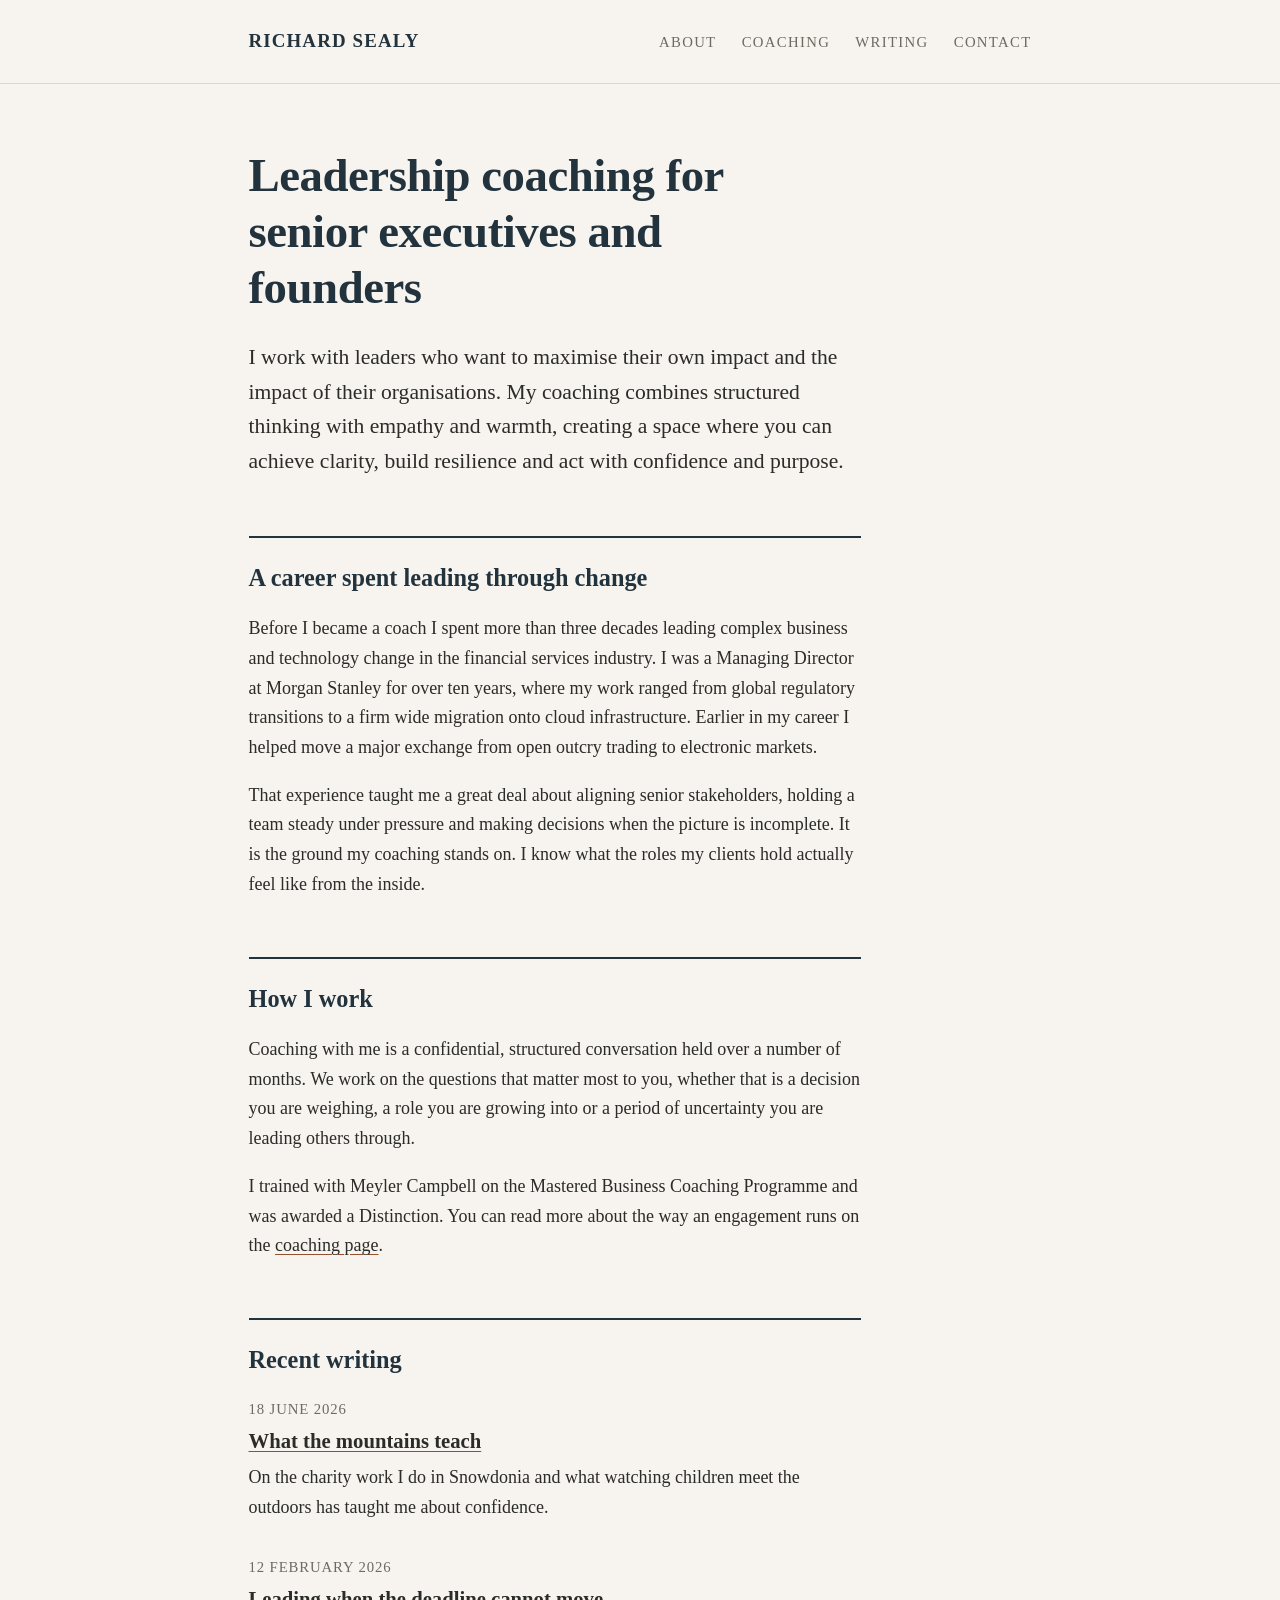
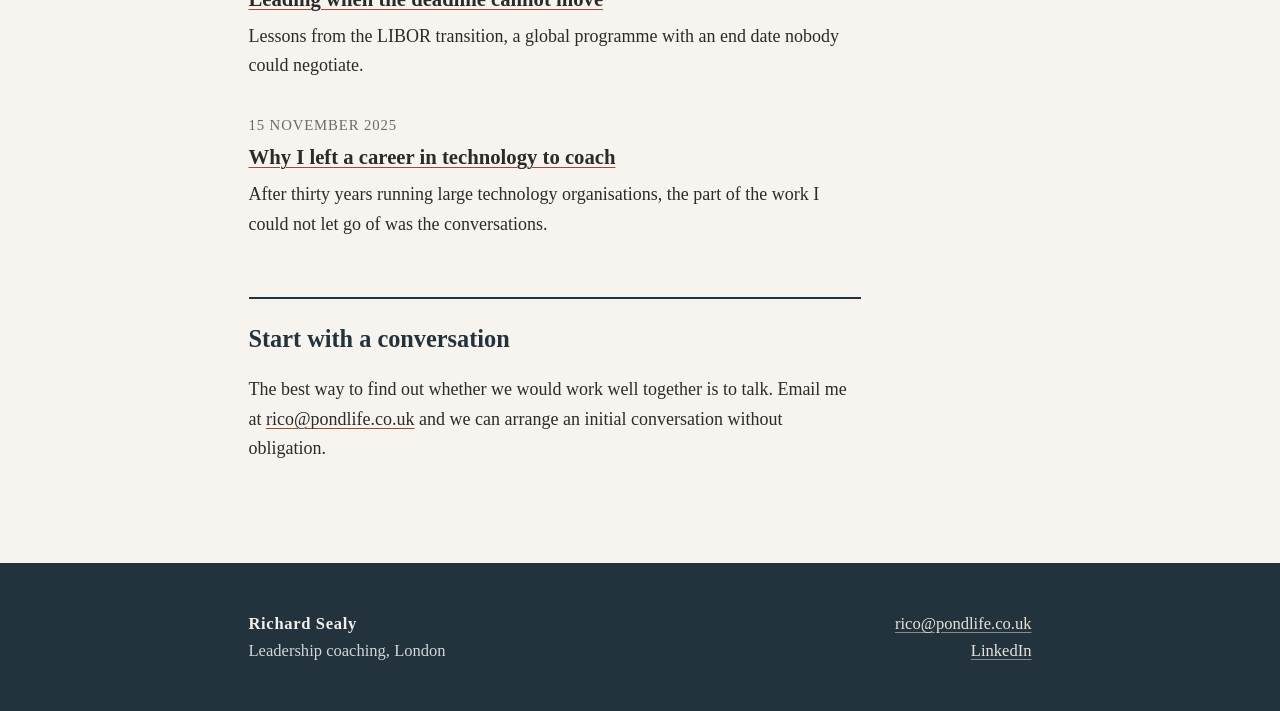
==== index.html @ 04f8cca2 "initial" ====
<!DOCTYPE html>
<html lang="en-GB">
<head>
  <meta charset="utf-8">
  <meta name="viewport" content="width=device-width, initial-scale=1">
  <title>Richard Sealy | Leadership Coach</title>
  <meta name="description" content="Richard Sealy is a leadership coach working with senior executives and founders. Based in London, drawing on three decades of leading complex change in financial services.">
  <link rel="icon" type="image/svg+xml" href="/assets/favicon.svg">
  <link rel="stylesheet" href="/assets/css/style.css">
</head>
<body>
  <header class="site-header">
    <div class="inner">
      <a class="wordmark" href="/">Richard Sealy</a>
      <nav class="site-nav" aria-label="Main navigation">
        <a href="/about/">About</a>
        <a href="/coaching/">Coaching</a>
        <a href="/writing/">Writing</a>
        <a href="/contact/">Contact</a>
      </nav>
    </div>
  </header>

  <main>
    <h1>Leadership coaching for senior executives and founders</h1>
    <p class="lede">I work with leaders who want to maximise their own impact and the impact of their organisations. My coaching combines structured thinking with empathy and warmth, creating a space where you can achieve clarity, build resilience and act with confidence and purpose.</p>

    <section>
      <h2>A career spent leading through change</h2>
      <p>Before I became a coach I spent more than three decades leading complex business and technology change in the financial services industry. I was a Managing Director at Morgan Stanley for over ten years, where my work ranged from global regulatory transitions to a firm wide migration onto cloud infrastructure. Earlier in my career I helped move a major exchange from open outcry trading to electronic markets.</p>
      <p>That experience taught me a great deal about aligning senior stakeholders, holding a team steady under pressure and making decisions when the picture is incomplete. It is the ground my coaching stands on. I know what the roles my clients hold actually feel like from the inside.</p>
    </section>

    <section>
      <h2>How I work</h2>
      <p>Coaching with me is a confidential, structured conversation held over a number of months. We work on the questions that matter most to you, whether that is a decision you are weighing, a role you are growing into or a period of uncertainty you are leading others through.</p>
      <p>I trained with Meyler Campbell on the Mastered Business Coaching Programme and was awarded a Distinction. You can read more about the way an engagement runs on the <a href="/coaching/">coaching page</a>.</p>
    </section>

    <section>
      <h2>Recent writing</h2>
      <ul class="post-list">
        <li>
          <span class="post-date">18 June 2026</span>
          <span class="post-title"><a href="/writing/what-the-mountains-teach/">What the mountains teach</a></span>
          <p class="post-summary">On the charity work I do in Snowdonia and what watching children meet the outdoors has taught me about confidence.</p>
        </li>
        <li>
          <span class="post-date">12 February 2026</span>
          <span class="post-title"><a href="/writing/leading-when-the-deadline-cannot-move/">Leading when the deadline cannot move</a></span>
          <p class="post-summary">Lessons from the LIBOR transition, a global programme with an end date nobody could negotiate.</p>
        </li>
        <li>
          <span class="post-date">15 November 2025</span>
          <span class="post-title"><a href="/writing/why-i-left-technology-to-coach/">Why I left a career in technology to coach</a></span>
          <p class="post-summary">After thirty years running large technology organisations, the part of the work I could not let go of was the conversations.</p>
        </li>
      </ul>
    </section>

    <section>
      <h2>Start with a conversation</h2>
      <p>The best way to find out whether we would work well together is to talk. Email me at <a href="mailto:rico@pondlife.co.uk">rico@pondlife.co.uk</a> and we can arrange an initial conversation without obligation.</p>
    </section>
  </main>

  <footer class="site-footer">
    <div class="inner">
      <p><span class="footer-name">Richard Sealy</span><br>Leadership coaching, London</p>
      <p class="footer-contact"><a href="mailto:rico@pondlife.co.uk">rico@pondlife.co.uk</a><br><a href="https://www.linkedin.com/in/rich-sealy" rel="noopener">LinkedIn</a></p>
    </div>
  </footer>
</body>
</html>
---- assets/css/style.css ----
/* Site styles for richard-sealy.github.io */

:root {
  --paper: #f7f4ef;
  --ink: #22333e;
  --text: #2b2b28;
  --muted: #6d6a62;
  --accent: #96502e;
  --rule: #ddd8cf;
  --serif: Charter, "Bitstream Charter", "Sitka Text", Cambria, Georgia, serif;
}

* {
  box-sizing: border-box;
  margin: 0;
  padding: 0;
}

html {
  font-size: 112.5%;
}

body {
  font-family: var(--serif);
  background: var(--paper);
  color: var(--text);
  line-height: 1.65;
  -webkit-font-smoothing: antialiased;
  display: flex;
  flex-direction: column;
  min-height: 100vh;
}

/* Header */

.site-header {
  border-bottom: 1px solid var(--rule);
}

.site-header .inner {
  max-width: 46rem;
  margin: 0 auto;
  padding: 1.4rem 1.25rem;
  display: flex;
  align-items: baseline;
  justify-content: space-between;
  flex-wrap: wrap;
  gap: 0.6rem 1.5rem;
}

.wordmark {
  font-size: 1.05rem;
  font-weight: 700;
  letter-spacing: 0.06em;
  text-transform: uppercase;
  color: var(--ink);
  text-decoration: none;
}

.site-nav {
  display: flex;
  gap: 1.4rem;
  flex-wrap: wrap;
}

.site-nav a {
  font-size: 0.82rem;
  letter-spacing: 0.09em;
  text-transform: uppercase;
  color: var(--muted);
  text-decoration: none;
  padding-bottom: 2px;
  border-bottom: 1px solid transparent;
  transition: color 0.15s ease, border-color 0.15s ease;
}

.site-nav a:hover,
.site-nav a[aria-current="page"] {
  color: var(--ink);
  border-bottom-color: var(--accent);
}

/* Main content */

main {
  flex: 1;
  width: 100%;
  max-width: 46rem;
  margin: 0 auto;
  padding: 3.5rem 1.25rem 4.5rem;
}

h1 {
  font-size: clamp(1.9rem, 5vw, 2.6rem);
  line-height: 1.2;
  font-weight: 600;
  color: var(--ink);
  letter-spacing: -0.01em;
  max-width: 21ch;
  margin-bottom: 1.4rem;
}

.lede {
  font-size: 1.2rem;
  line-height: 1.6;
  max-width: 34rem;
}

section {
  margin-top: 3.2rem;
}

h2 {
  font-size: 1.35rem;
  font-weight: 600;
  color: var(--ink);
  margin-bottom: 0.9rem;
  padding-top: 1.1rem;
  border-top: 2px solid var(--ink);
  max-width: 34rem;
}

h3 {
  font-size: 1.05rem;
  font-weight: 700;
  color: var(--ink);
  margin: 1.6rem 0 0.4rem;
}

p {
  max-width: 34rem;
  margin-bottom: 1rem;
}

ul,
ol {
  max-width: 32rem;
  margin: 0 0 1rem 1.2rem;
}

li {
  margin-bottom: 0.45rem;
}

a {
  color: var(--text);
  text-decoration: underline;
  text-decoration-color: var(--accent);
  text-decoration-thickness: 1px;
  text-underline-offset: 3px;
  transition: color 0.15s ease;
}

a:hover {
  color: var(--accent);
}

em {
  font-style: italic;
}

/* Post lists */

.post-list {
  list-style: none;
  margin: 0;
  max-width: 34rem;
}

.post-list li {
  margin: 0 0 1.8rem;
}

.post-list .post-date {
  display: block;
  font-size: 0.82rem;
  letter-spacing: 0.06em;
  text-transform: uppercase;
  color: var(--muted);
  margin-bottom: 0.15rem;
}

.post-list .post-title {
  font-size: 1.15rem;
  font-weight: 600;
}

.post-list .post-summary {
  margin: 0.3rem 0 0;
  color: var(--text);
}

/* Articles */

article .post-date {
  display: block;
  font-size: 0.85rem;
  letter-spacing: 0.06em;
  text-transform: uppercase;
  color: var(--muted);
  margin-bottom: 0.8rem;
}

article h1 {
  margin-bottom: 1.8rem;
}

article p {
  margin-bottom: 1.15rem;
}

.back-link {
  display: inline-block;
  margin-top: 2.2rem;
  font-size: 0.85rem;
  letter-spacing: 0.06em;
  text-transform: uppercase;
}

/* Footer */

.site-footer {
  background: var(--ink);
  color: #cfd6da;
  margin-top: auto;
}

.site-footer .inner {
  max-width: 46rem;
  margin: 0 auto;
  padding: 2.6rem 1.25rem;
  display: flex;
  justify-content: space-between;
  flex-wrap: wrap;
  gap: 1.4rem 2rem;
}

.site-footer p {
  margin: 0;
  max-width: none;
  font-size: 0.92rem;
}

.site-footer .footer-name {
  color: #f3efe8;
  font-weight: 600;
  letter-spacing: 0.04em;
}

.site-footer a {
  color: #e8e3da;
  text-decoration-color: rgba(232, 227, 218, 0.5);
}

.site-footer a:hover {
  color: #ffffff;
}

.footer-contact {
  text-align: right;
}

@media (max-width: 540px) {
  html {
    font-size: 106%;
  }

  main {
    padding-top: 2.6rem;
  }

  .footer-contact {
    text-align: left;
  }
}
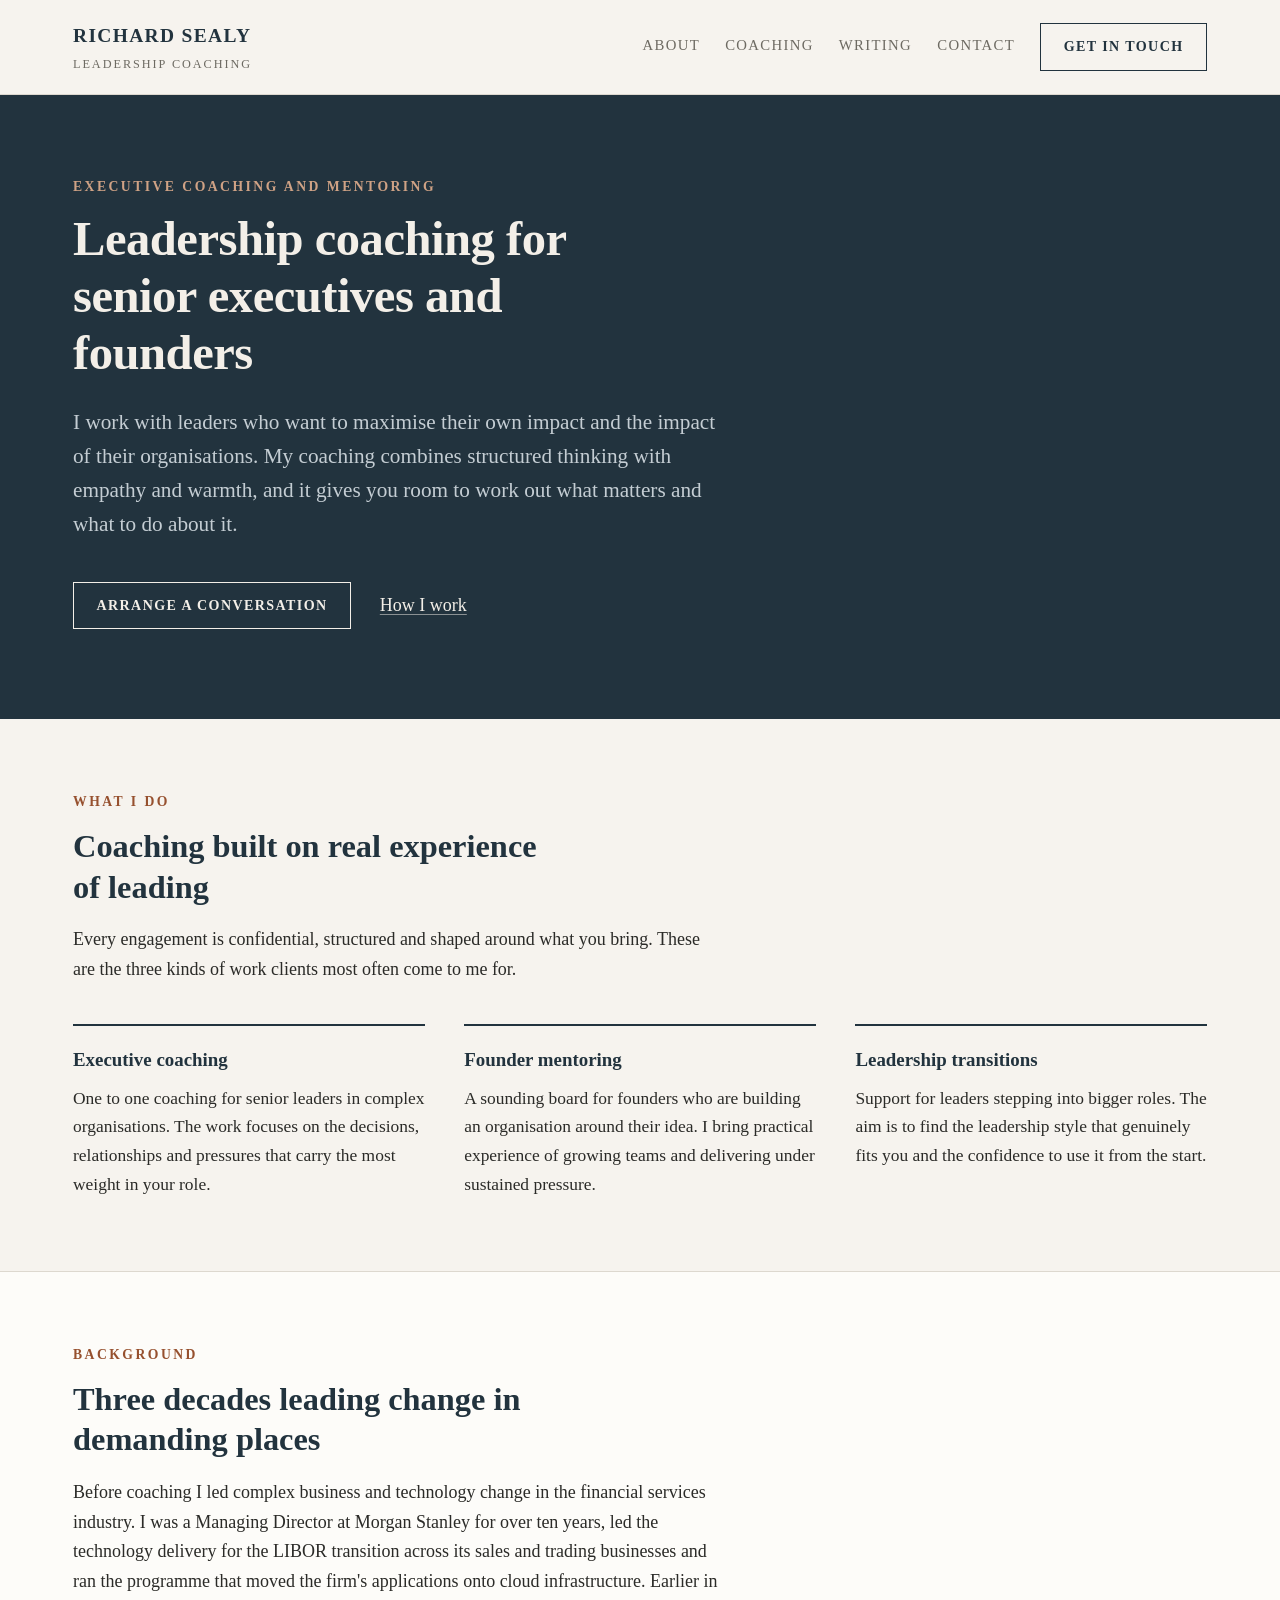
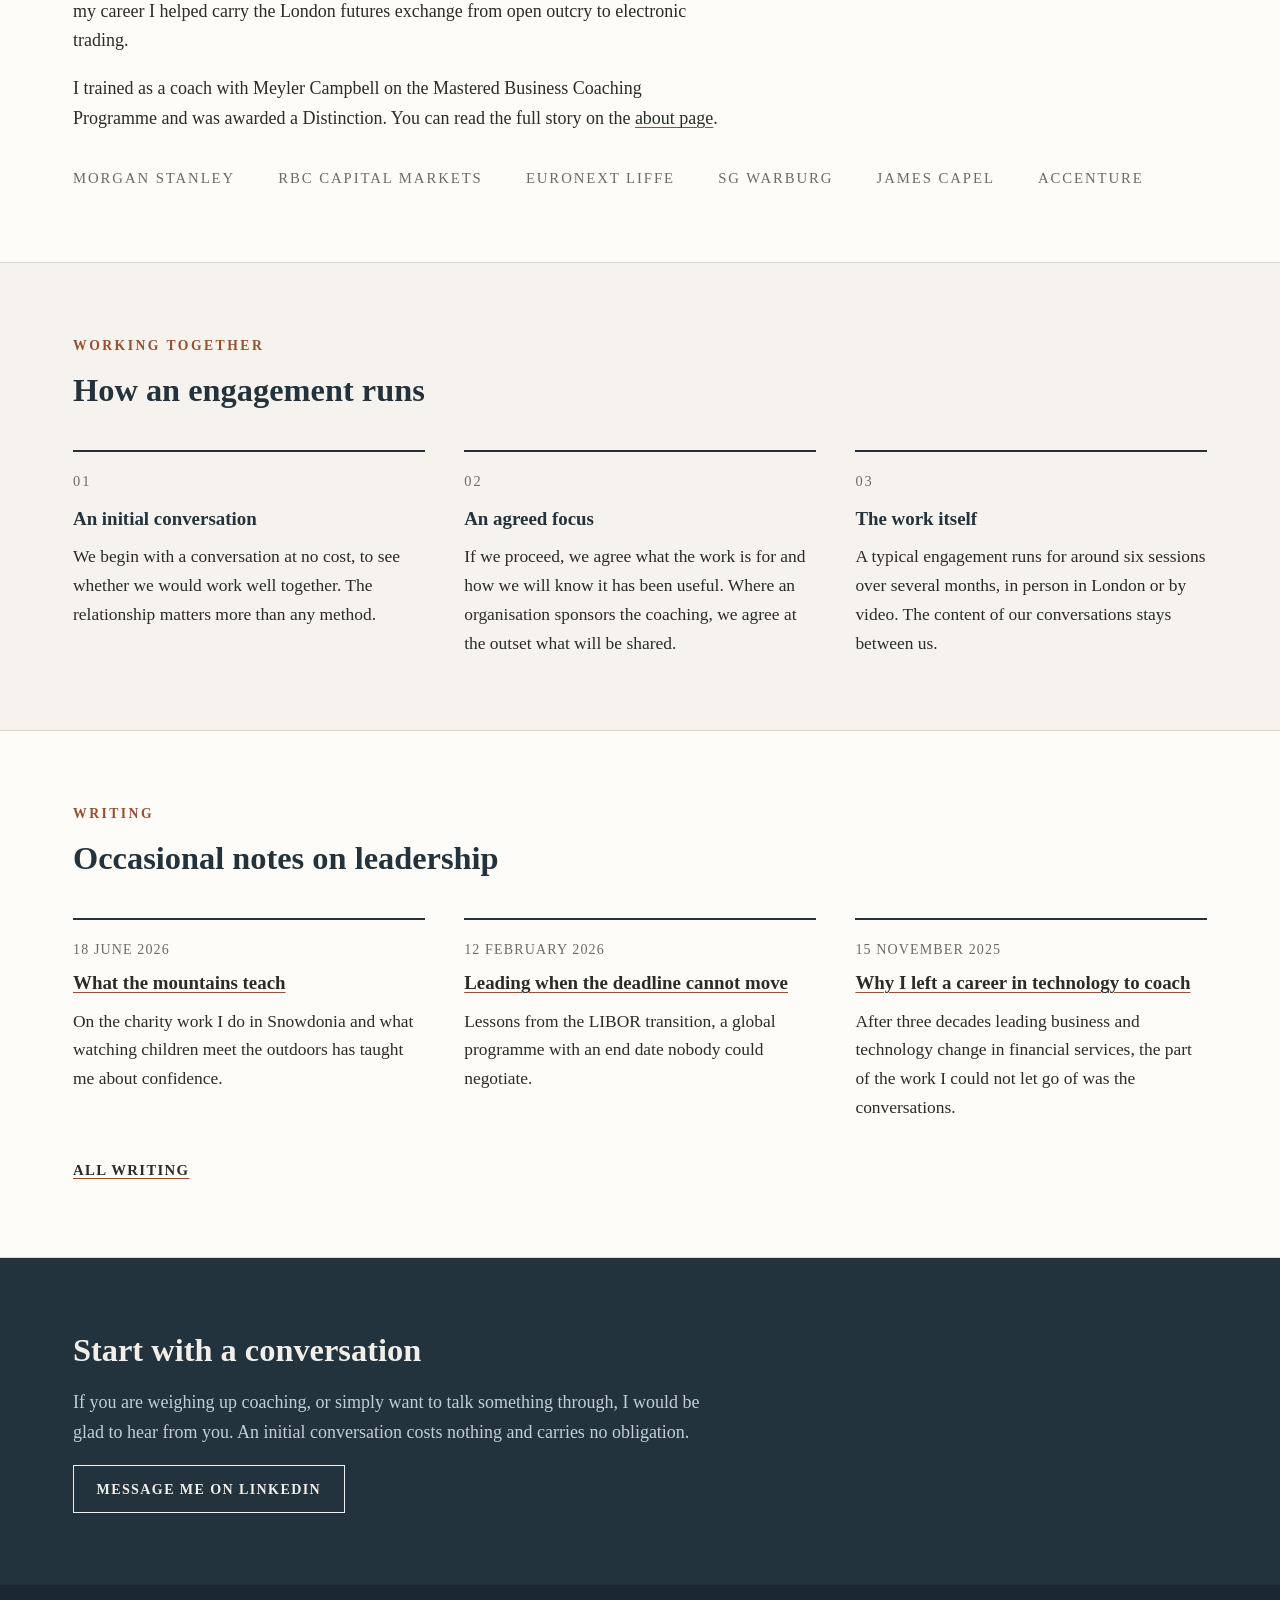
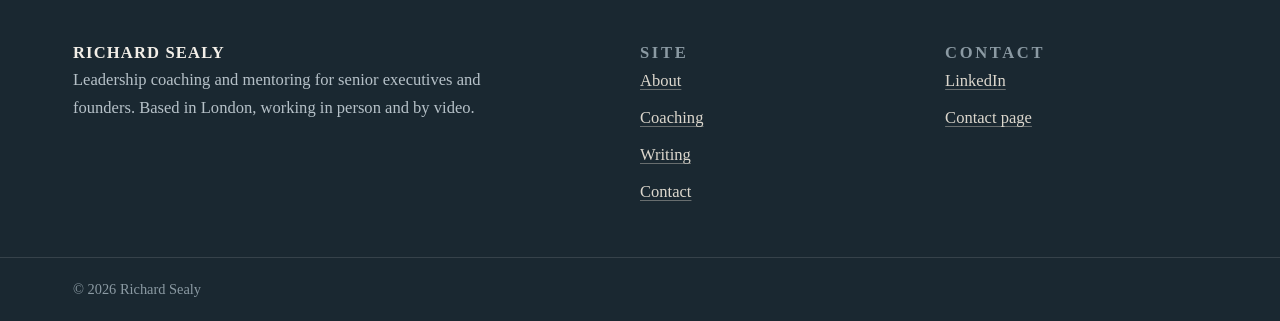
==== commit 3a745027: "initial" ====
--- a/index.html
+++ b/index.html
@@ -3,71 +3,165 @@
 <head>
   <meta charset="utf-8">
   <meta name="viewport" content="width=device-width, initial-scale=1">
-  <title>Richard Sealy | Leadership Coach</title>
-  <meta name="description" content="Richard Sealy is a leadership coach working with senior executives and founders. Based in London, drawing on three decades of leading complex change in financial services.">
+  <title>Richard Sealy | Leadership Coaching</title>
+  <meta name="description" content="Leadership coaching and mentoring for senior executives and founders. Richard Sealy draws on three decades of leading complex change in financial services. Based in London.">
   <link rel="icon" type="image/svg+xml" href="/assets/favicon.svg">
   <link rel="stylesheet" href="/assets/css/style.css">
 </head>
 <body>
   <header class="site-header">
     <div class="inner">
-      <a class="wordmark" href="/">Richard Sealy</a>
+      <a class="brand" href="/">
+        <span class="brand-name">Richard Sealy</span>
+        <span class="brand-role">Leadership Coaching</span>
+      </a>
       <nav class="site-nav" aria-label="Main navigation">
         <a href="/about/">About</a>
         <a href="/coaching/">Coaching</a>
         <a href="/writing/">Writing</a>
         <a href="/contact/">Contact</a>
+        <a class="btn" href="/contact/">Get in touch</a>
       </nav>
     </div>
   </header>
 
   <main>
-    <h1>Leadership coaching for senior executives and founders</h1>
-    <p class="lede">I work with leaders who want to maximise their own impact and the impact of their organisations. My coaching combines structured thinking with empathy and warmth, creating a space where you can achieve clarity, build resilience and act with confidence and purpose.</p>
-
-    <section>
-      <h2>A career spent leading through change</h2>
-      <p>Before I became a coach I spent more than three decades leading complex business and technology change in the financial services industry. I was a Managing Director at Morgan Stanley for over ten years, where my work ranged from global regulatory transitions to a firm wide migration onto cloud infrastructure. Earlier in my career I helped move a major exchange from open outcry trading to electronic markets.</p>
-      <p>That experience taught me a great deal about aligning senior stakeholders, holding a team steady under pressure and making decisions when the picture is incomplete. It is the ground my coaching stands on. I know what the roles my clients hold actually feel like from the inside.</p>
+    <section class="band band-ink hero">
+      <div class="container">
+        <p class="eyebrow">Executive coaching and mentoring</p>
+        <h1>Leadership coaching for senior executives and founders</h1>
+        <p class="lede">I work with leaders who want to maximise their own impact and the impact of their organisations. My coaching combines structured thinking with empathy and warmth, and it gives you room to work out what matters and what to do about it.</p>
+        <div class="hero-actions">
+          <a class="btn btn-light" href="/contact/">Arrange a conversation</a>
+          <a href="/coaching/">How I work</a>
+        </div>
+      </div>
     </section>
 
-    <section>
-      <h2>How I work</h2>
-      <p>Coaching with me is a confidential, structured conversation held over a number of months. We work on the questions that matter most to you, whether that is a decision you are weighing, a role you are growing into or a period of uncertainty you are leading others through.</p>
-      <p>I trained with Meyler Campbell on the Mastered Business Coaching Programme and was awarded a Distinction. You can read more about the way an engagement runs on the <a href="/coaching/">coaching page</a>.</p>
+    <section class="band">
+      <div class="container">
+        <p class="eyebrow">What I do</p>
+        <h2>Coaching built on real experience of leading</h2>
+        <p>Every engagement is confidential, structured and shaped around what you bring. These are the three kinds of work clients most often come to me for.</p>
+        <div class="cols">
+          <div class="col">
+            <h3>Executive coaching</h3>
+            <p>One to one coaching for senior leaders in complex organisations. The work focuses on the decisions, relationships and pressures that carry the most weight in your role.</p>
+          </div>
+          <div class="col">
+            <h3>Founder mentoring</h3>
+            <p>A sounding board for founders who are building an organisation around their idea. I bring practical experience of growing teams and delivering under sustained pressure.</p>
+          </div>
+          <div class="col">
+            <h3>Leadership transitions</h3>
+            <p>Support for leaders stepping into bigger roles. The aim is to find the leadership style that genuinely fits you and the confidence to use it from the start.</p>
+          </div>
+        </div>
+      </div>
     </section>
 
-    <section>
-      <h2>Recent writing</h2>
-      <ul class="post-list">
-        <li>
-          <span class="post-date">18 June 2026</span>
-          <span class="post-title"><a href="/writing/what-the-mountains-teach/">What the mountains teach</a></span>
-          <p class="post-summary">On the charity work I do in Snowdonia and what watching children meet the outdoors has taught me about confidence.</p>
-        </li>
-        <li>
-          <span class="post-date">12 February 2026</span>
-          <span class="post-title"><a href="/writing/leading-when-the-deadline-cannot-move/">Leading when the deadline cannot move</a></span>
-          <p class="post-summary">Lessons from the LIBOR transition, a global programme with an end date nobody could negotiate.</p>
-        </li>
-        <li>
-          <span class="post-date">15 November 2025</span>
-          <span class="post-title"><a href="/writing/why-i-left-technology-to-coach/">Why I left a career in technology to coach</a></span>
-          <p class="post-summary">After thirty years running large technology organisations, the part of the work I could not let go of was the conversations.</p>
-        </li>
-      </ul>
+    <section class="band band-white">
+      <div class="container">
+        <p class="eyebrow">Background</p>
+        <h2>Three decades leading change in demanding places</h2>
+        <p>Before coaching I led complex business and technology change in the financial services industry. I was a Managing Director at Morgan Stanley for over ten years, led the technology delivery for the LIBOR transition across its sales and trading businesses and ran the programme that moved the firm's applications onto cloud infrastructure. Earlier in my career I helped carry the London futures exchange from open outcry to electronic trading.</p>
+        <p>I trained as a coach with Meyler Campbell on the Mastered Business Coaching Programme and was awarded a Distinction. You can read the full story on the <a href="/about/">about page</a>.</p>
+        <div class="inst-row">
+          <span>Morgan Stanley</span>
+          <span>RBC Capital Markets</span>
+          <span>Euronext LIFFE</span>
+          <span>SG Warburg</span>
+          <span>James Capel</span>
+          <span>Accenture</span>
+        </div>
+      </div>
     </section>
 
-    <section>
-      <h2>Start with a conversation</h2>
-      <p>The best way to find out whether we would work well together is to talk. Email me at <a href="mailto:rico@pondlife.co.uk">rico@pondlife.co.uk</a> and we can arrange an initial conversation without obligation.</p>
+    <section class="band">
+      <div class="container">
+        <p class="eyebrow">Working together</p>
+        <h2>How an engagement runs</h2>
+        <div class="cols">
+          <div class="col">
+            <span class="col-num">01</span>
+            <h3>An initial conversation</h3>
+            <p>We begin with a conversation at no cost, to see whether we would work well together. The relationship matters more than any method.</p>
+          </div>
+          <div class="col">
+            <span class="col-num">02</span>
+            <h3>An agreed focus</h3>
+            <p>If we proceed, we agree what the work is for and how we will know it has been useful. Where an organisation sponsors the coaching, we agree at the outset what will be shared.</p>
+          </div>
+          <div class="col">
+            <span class="col-num">03</span>
+            <h3>The work itself</h3>
+            <p>A typical engagement runs for around six sessions over several months, in person in London or by video. The content of our conversations stays between us.</p>
+          </div>
+        </div>
+      </div>
+    </section>
+
+    <section class="band band-white">
+      <div class="container">
+        <p class="eyebrow">Writing</p>
+        <h2>Occasional notes on leadership</h2>
+        <div class="cols">
+          <div class="col">
+            <span class="post-date">18 June 2026</span>
+            <a class="post-title" href="/writing/what-the-mountains-teach/">What the mountains teach</a>
+            <p>On the charity work I do in Snowdonia and what watching children meet the outdoors has taught me about confidence.</p>
+          </div>
+          <div class="col">
+            <span class="post-date">12 February 2026</span>
+            <a class="post-title" href="/writing/leading-when-the-deadline-cannot-move/">Leading when the deadline cannot move</a>
+            <p>Lessons from the LIBOR transition, a global programme with an end date nobody could negotiate.</p>
+          </div>
+          <div class="col">
+            <span class="post-date">15 November 2025</span>
+            <a class="post-title" href="/writing/why-i-left-technology-to-coach/">Why I left a career in technology to coach</a>
+            <p>After three decades leading business and technology change in financial services, the part of the work I could not let go of was the conversations.</p>
+          </div>
+        </div>
+        <a class="more-link" href="/writing/">All writing</a>
+      </div>
+    </section>
+
+    <section class="band band-ink">
+      <div class="container">
+        <h2>Start with a conversation</h2>
+        <p>If you are weighing up coaching, or simply want to talk something through, I would be glad to hear from you. An initial conversation costs nothing and carries no obligation.</p>
+        <div class="hero-actions">
+          <a class="btn btn-light" href="https://www.linkedin.com/in/rich-sealy" rel="noopener">Message me on LinkedIn</a>
+        </div>
+      </div>
     </section>
   </main>
 
   <footer class="site-footer">
     <div class="inner">
-      <p><span class="footer-name">Richard Sealy</span><br>Leadership coaching, London</p>
-      <p class="footer-contact"><a href="mailto:rico@pondlife.co.uk">rico@pondlife.co.uk</a><br><a href="https://www.linkedin.com/in/rich-sealy" rel="noopener">LinkedIn</a></p>
+      <div>
+        <p class="footer-name">Richard Sealy</p>
+        <p>Leadership coaching and mentoring for senior executives and founders. Based in London, working in person and by video.</p>
+      </div>
+      <div>
+        <p class="footer-heading">Site</p>
+        <ul class="footer-links">
+          <li><a href="/about/">About</a></li>
+          <li><a href="/coaching/">Coaching</a></li>
+          <li><a href="/writing/">Writing</a></li>
+          <li><a href="/contact/">Contact</a></li>
+        </ul>
+      </div>
+      <div>
+        <p class="footer-heading">Contact</p>
+        <ul class="footer-links">
+          <li><a href="https://www.linkedin.com/in/rich-sealy" rel="noopener">LinkedIn</a></li>
+          <li><a href="/contact/">Contact page</a></li>
+        </ul>
+      </div>
+    </div>
+    <div class="footer-bottom">
+      <div class="inner-bottom">© 2026 Richard Sealy</div>
     </div>
   </footer>
 </body>
--- a/assets/css/style.css
+++ b/assets/css/style.css
@@ -1,12 +1,17 @@
 /* Site styles for richard-sealy.github.io */
 
 :root {
-  --paper: #f7f4ef;
+  --paper: #f6f3ee;
+  --white: #fdfcf9;
   --ink: #22333e;
+  --ink-deep: #1a2831;
   --text: #2b2b28;
   --muted: #6d6a62;
   --accent: #96502e;
+  --accent-light: #cfa285;
   --rule: #ddd8cf;
+  --light: #f3efe8;
+  --light-muted: #c4cdd3;
   --serif: Charter, "Bitstream Charter", "Sitka Text", Cambria, Georgia, serif;
 }
 
@@ -25,45 +30,66 @@
   background: var(--paper);
   color: var(--text);
   line-height: 1.65;
-  -webkit-font-smoothing: antialiased;
   display: flex;
   flex-direction: column;
   min-height: 100vh;
 }
 
+.container {
+  width: 100%;
+  max-width: 66rem;
+  margin: 0 auto;
+  padding: 0 1.5rem;
+}
+
 /* Header */
 
 .site-header {
+  background: var(--paper);
   border-bottom: 1px solid var(--rule);
 }
 
 .site-header .inner {
-  max-width: 46rem;
+  max-width: 66rem;
   margin: 0 auto;
-  padding: 1.4rem 1.25rem;
+  padding: 1.1rem 1.5rem;
   display: flex;
-  align-items: baseline;
+  align-items: center;
   justify-content: space-between;
   flex-wrap: wrap;
-  gap: 0.6rem 1.5rem;
-}
-
-.wordmark {
-  font-size: 1.05rem;
+  gap: 0.8rem 1.5rem;
+}
+
+.brand {
+  text-decoration: none;
+}
+
+.brand-name {
+  display: block;
+  font-size: 1.08rem;
   font-weight: 700;
-  letter-spacing: 0.06em;
-  text-transform: uppercase;
-  color: var(--ink);
-  text-decoration: none;
+  letter-spacing: 0.07em;
+  text-transform: uppercase;
+  color: var(--ink);
+}
+
+.brand-role {
+  display: block;
+  font-size: 0.68rem;
+  letter-spacing: 0.16em;
+  text-transform: uppercase;
+  color: var(--muted);
+  margin-top: 0.1rem;
 }
 
 .site-nav {
   display: flex;
+  align-items: center;
   gap: 1.4rem;
   flex-wrap: wrap;
 }
 
-.site-nav a {
+.site-nav a:not(.btn) {
   font-size: 0.82rem;
   letter-spacing: 0.09em;
   text-transform: uppercase;
@@ -74,67 +100,117 @@
   transition: color 0.15s ease, border-color 0.15s ease;
 }
 
-.site-nav a:hover,
-.site-nav a[aria-current="page"] {
+.site-nav a:not(.btn):hover,
+.site-nav a[aria-current] {
   color: var(--ink);
   border-bottom-color: var(--accent);
 }
 
-/* Main content */
+/* Buttons */
+
+.btn {
+  display: inline-block;
+  font-size: 0.78rem;
+  font-weight: 600;
+  letter-spacing: 0.1em;
+  text-transform: uppercase;
+  text-decoration: none;
+  padding: 0.62rem 1.25rem;
+  border: 1px solid var(--ink);
+  color: var(--ink);
+  background: transparent;
+  transition: background 0.15s ease, color 0.15s ease;
+}
+
+.btn:hover {
+  background: var(--ink);
+  color: var(--light);
+}
+
+.btn-light {
+  border-color: var(--light);
+  color: var(--light);
+}
+
+.btn-light:hover {
+  background: var(--light);
+  color: var(--ink);
+}
+
+/* Bands */
 
 main {
   flex: 1;
-  width: 100%;
-  max-width: 46rem;
-  margin: 0 auto;
-  padding: 3.5rem 1.25rem 4.5rem;
-}
+}
+
+.band {
+  padding: 4rem 0;
+}
+
+.band-white {
+  background: var(--white);
+  border-top: 1px solid var(--rule);
+  border-bottom: 1px solid var(--rule);
+}
+
+.band-ink {
+  background: var(--ink);
+  color: var(--light-muted);
+}
+
+.band-ink h1,
+.band-ink h2 {
+  color: var(--light);
+}
+
+.band-ink a {
+  color: var(--light);
+  text-decoration-color: rgba(243, 239, 232, 0.5);
+}
+
+.band-ink a:hover {
+  color: #ffffff;
+}
+
+/* Typography */
 
 h1 {
-  font-size: clamp(1.9rem, 5vw, 2.6rem);
-  line-height: 1.2;
+  font-size: clamp(2rem, 5vw, 2.7rem);
+  line-height: 1.18;
   font-weight: 600;
   color: var(--ink);
   letter-spacing: -0.01em;
-  max-width: 21ch;
-  margin-bottom: 1.4rem;
-}
-
-.lede {
-  font-size: 1.2rem;
-  line-height: 1.6;
-  max-width: 34rem;
-}
-
-section {
-  margin-top: 3.2rem;
+  margin-bottom: 1.2rem;
 }
 
 h2 {
-  font-size: 1.35rem;
-  font-weight: 600;
-  color: var(--ink);
-  margin-bottom: 0.9rem;
-  padding-top: 1.1rem;
-  border-top: 2px solid var(--ink);
-  max-width: 34rem;
+  font-size: clamp(1.45rem, 3vw, 1.8rem);
+  line-height: 1.25;
+  font-weight: 600;
+  color: var(--ink);
+  margin-bottom: 1rem;
+  max-width: 30ch;
 }
 
 h3 {
   font-size: 1.05rem;
   font-weight: 700;
   color: var(--ink);
-  margin: 1.6rem 0 0.4rem;
+  margin-bottom: 0.45rem;
+}
+
+.band-ink h3 {
+  color: var(--light);
 }
 
 p {
-  max-width: 34rem;
+  max-width: 36rem;
   margin-bottom: 1rem;
 }
 
 ul,
 ol {
-  max-width: 32rem;
+  max-width: 34rem;
   margin: 0 0 1rem 1.2rem;
 }
 
@@ -155,16 +231,146 @@
   color: var(--accent);
 }
 
-em {
-  font-style: italic;
-}
-
-/* Post lists */
+.eyebrow {
+  font-size: 0.76rem;
+  font-weight: 600;
+  letter-spacing: 0.18em;
+  text-transform: uppercase;
+  color: var(--accent);
+  margin-bottom: 0.7rem;
+}
+
+.band-ink .eyebrow {
+  color: var(--accent-light);
+}
+
+.lede {
+  font-size: 1.18rem;
+  line-height: 1.6;
+  max-width: 36rem;
+}
+
+/* Hero */
+
+.hero {
+  padding: 4.5rem 0 5rem;
+}
+
+.hero h1 {
+  max-width: 21ch;
+  margin-bottom: 1.3rem;
+}
+
+.hero .lede {
+  margin-bottom: 2.2rem;
+}
+
+.hero-actions {
+  display: flex;
+  align-items: center;
+  gap: 1.6rem;
+  flex-wrap: wrap;
+}
+
+/* Column layouts */
+
+.cols {
+  display: grid;
+  grid-template-columns: repeat(auto-fit, minmax(230px, 1fr));
+  gap: 2.2rem;
+  margin-top: 2.2rem;
+}
+
+.col {
+  border-top: 2px solid var(--ink);
+  padding-top: 1rem;
+}
+
+.col p {
+  max-width: none;
+  font-size: 0.97rem;
+  margin-bottom: 0;
+}
+
+.col-num {
+  display: block;
+  font-size: 0.8rem;
+  letter-spacing: 0.14em;
+  color: var(--muted);
+  margin-bottom: 0.5rem;
+}
+
+.col .post-date {
+  display: block;
+  font-size: 0.78rem;
+  letter-spacing: 0.08em;
+  text-transform: uppercase;
+  color: var(--muted);
+  margin-bottom: 0.35rem;
+}
+
+.col .post-title {
+  display: block;
+  font-size: 1.05rem;
+  font-weight: 700;
+  margin-bottom: 0.45rem;
+}
+
+.more-link {
+  display: inline-block;
+  margin-top: 2rem;
+  font-size: 0.82rem;
+  font-weight: 600;
+  letter-spacing: 0.09em;
+  text-transform: uppercase;
+}
+
+/* Institutions row */
+
+.inst-row {
+  display: flex;
+  flex-wrap: wrap;
+  gap: 0.7rem 2.4rem;
+  margin-top: 1.8rem;
+  font-size: 0.82rem;
+  letter-spacing: 0.13em;
+  text-transform: uppercase;
+  color: var(--muted);
+}
+
+/* Interior pages */
+
+.prose {
+  max-width: 42rem;
+}
+
+.prose h1 {
+  font-size: clamp(1.9rem, 5vw, 2.4rem);
+  max-width: 24ch;
+}
+
+.prose h2 {
+  font-size: 1.35rem;
+  border-top: 2px solid var(--ink);
+  padding-top: 1.1rem;
+  margin-top: 2.8rem;
+  max-width: 34rem;
+}
+
+.prose p {
+  max-width: 34rem;
+}
+
+.prose .lede {
+  max-width: 34rem;
+}
+
+/* Post lists and articles */
 
 .post-list {
   list-style: none;
-  margin: 0;
-  max-width: 34rem;
+  margin: 2.2rem 0 0;
+  max-width: 36rem;
 }
 
 .post-list li {
@@ -173,7 +379,7 @@
 
 .post-list .post-date {
   display: block;
-  font-size: 0.82rem;
+  font-size: 0.8rem;
   letter-spacing: 0.06em;
   text-transform: uppercase;
   color: var(--muted);
@@ -187,10 +393,7 @@
 
 .post-list .post-summary {
   margin: 0.3rem 0 0;
-  color: var(--text);
-}
-
-/* Articles */
+}
 
 article .post-date {
   display: block;
@@ -212,52 +415,90 @@
 .back-link {
   display: inline-block;
   margin-top: 2.2rem;
-  font-size: 0.85rem;
-  letter-spacing: 0.06em;
+  font-size: 0.82rem;
+  letter-spacing: 0.08em;
   text-transform: uppercase;
 }
 
 /* Footer */
 
 .site-footer {
-  background: var(--ink);
-  color: #cfd6da;
+  background: var(--ink-deep);
+  color: #b6c1c8;
   margin-top: auto;
 }
 
 .site-footer .inner {
-  max-width: 46rem;
+  max-width: 66rem;
   margin: 0 auto;
-  padding: 2.6rem 1.25rem;
-  display: flex;
-  justify-content: space-between;
-  flex-wrap: wrap;
-  gap: 1.4rem 2rem;
+  padding: 3rem 1.5rem 2.4rem;
+  display: grid;
+  grid-template-columns: 2fr 1fr 1fr;
+  gap: 2.4rem;
 }
 
 .site-footer p {
+  max-width: 26rem;
+  font-size: 0.92rem;
+  margin-bottom: 0;
+}
+
+.footer-name {
+  font-size: 1rem;
+  font-weight: 700;
+  letter-spacing: 0.07em;
+  text-transform: uppercase;
+  color: var(--light);
+  margin-bottom: 0.5rem;
+}
+
+.footer-heading {
+  font-size: 0.72rem;
+  font-weight: 600;
+  letter-spacing: 0.16em;
+  text-transform: uppercase;
+  color: #8b9aa3;
+  margin-bottom: 0.7rem;
+}
+
+.footer-links {
+  list-style: none;
   margin: 0;
-  max-width: none;
+}
+
+.footer-links li {
+  margin-bottom: 0.4rem;
+}
+
+.site-footer a {
+  color: #dcd7cd;
   font-size: 0.92rem;
-}
-
-.site-footer .footer-name {
-  color: #f3efe8;
-  font-weight: 600;
-  letter-spacing: 0.04em;
-}
-
-.site-footer a {
-  color: #e8e3da;
-  text-decoration-color: rgba(232, 227, 218, 0.5);
+  text-decoration-color: rgba(220, 215, 205, 0.4);
 }
 
 .site-footer a:hover {
   color: #ffffff;
 }
 
-.footer-contact {
-  text-align: right;
+.footer-bottom {
+  border-top: 1px solid rgba(255, 255, 255, 0.12);
+}
+
+.footer-bottom .inner-bottom {
+  max-width: 66rem;
+  margin: 0 auto;
+  padding: 1.1rem 1.5rem;
+  font-size: 0.8rem;
+  color: #8b9aa3;
+}
+
+/* Responsive */
+
+@media (max-width: 700px) {
+  .site-footer .inner {
+    grid-template-columns: 1fr;
+    gap: 1.8rem;
+  }
 }
 
 @media (max-width: 540px) {
@@ -265,11 +506,60 @@
     font-size: 106%;
   }
 
-  main {
-    padding-top: 2.6rem;
-  }
-
-  .footer-contact {
-    text-align: left;
-  }
-}
+  .site-header .inner {
+    padding-top: 1rem;
+    padding-bottom: 1rem;
+  }
+
+  .site-nav {
+    gap: 0.5rem 1.2rem;
+  }
+
+  .band {
+    padding: 3rem 0;
+  }
+
+  .hero {
+    padding: 3.2rem 0 3.6rem;
+  }
+
+  .cols {
+    gap: 1.7rem;
+  }
+}
+
+/* Print */
+
+@media print {
+  body {
+    background: #ffffff;
+    color: #000000;
+  }
+
+  .site-header,
+  .site-footer,
+  .hero-actions,
+  .btn,
+  .back-link,
+  .more-link {
+    display: none;
+  }
+
+  .band {
+    padding: 0 0 1.5rem;
+    background: none;
+    color: #000000;
+    border: none;
+  }
+
+  .band-ink h1,
+  .band-ink h2,
+  .band-ink h3 {
+    color: #000000;
+  }
+
+  a {
+    color: #000000;
+    text-decoration: none;
+  }
+}
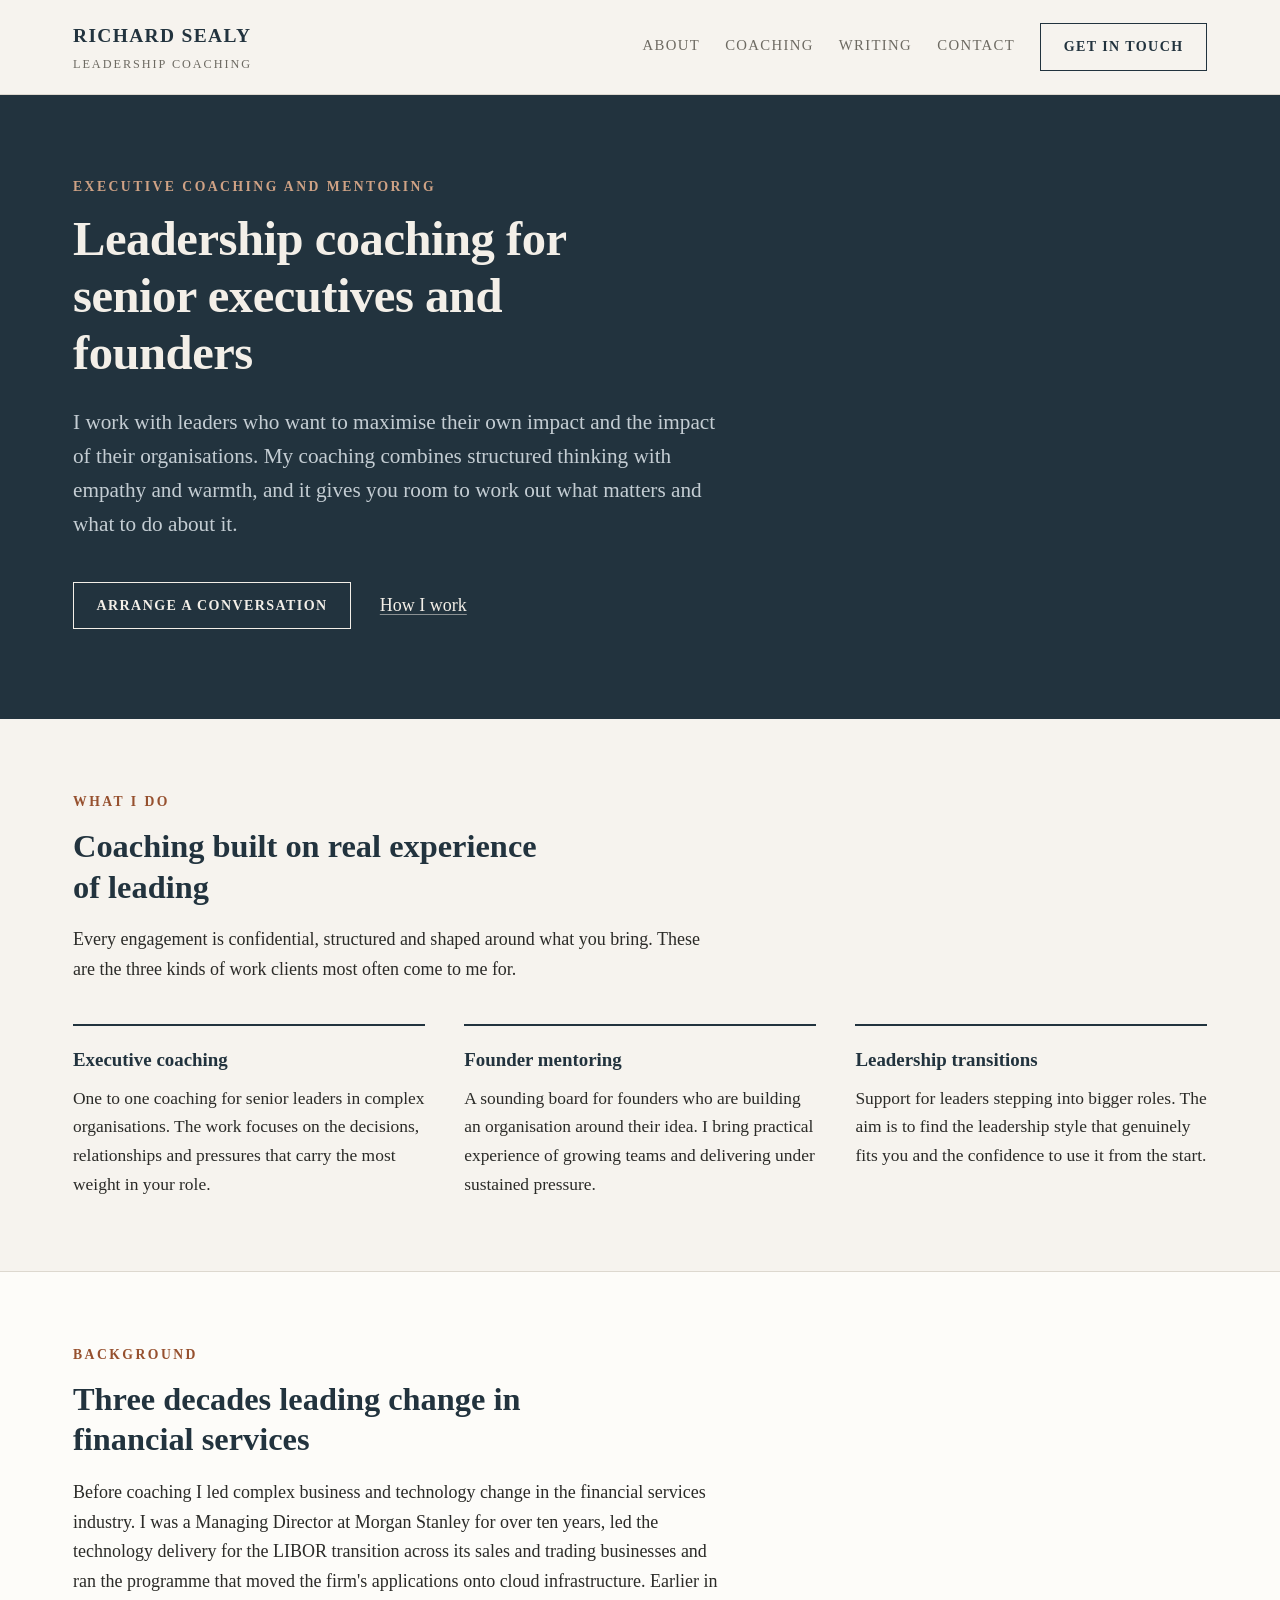
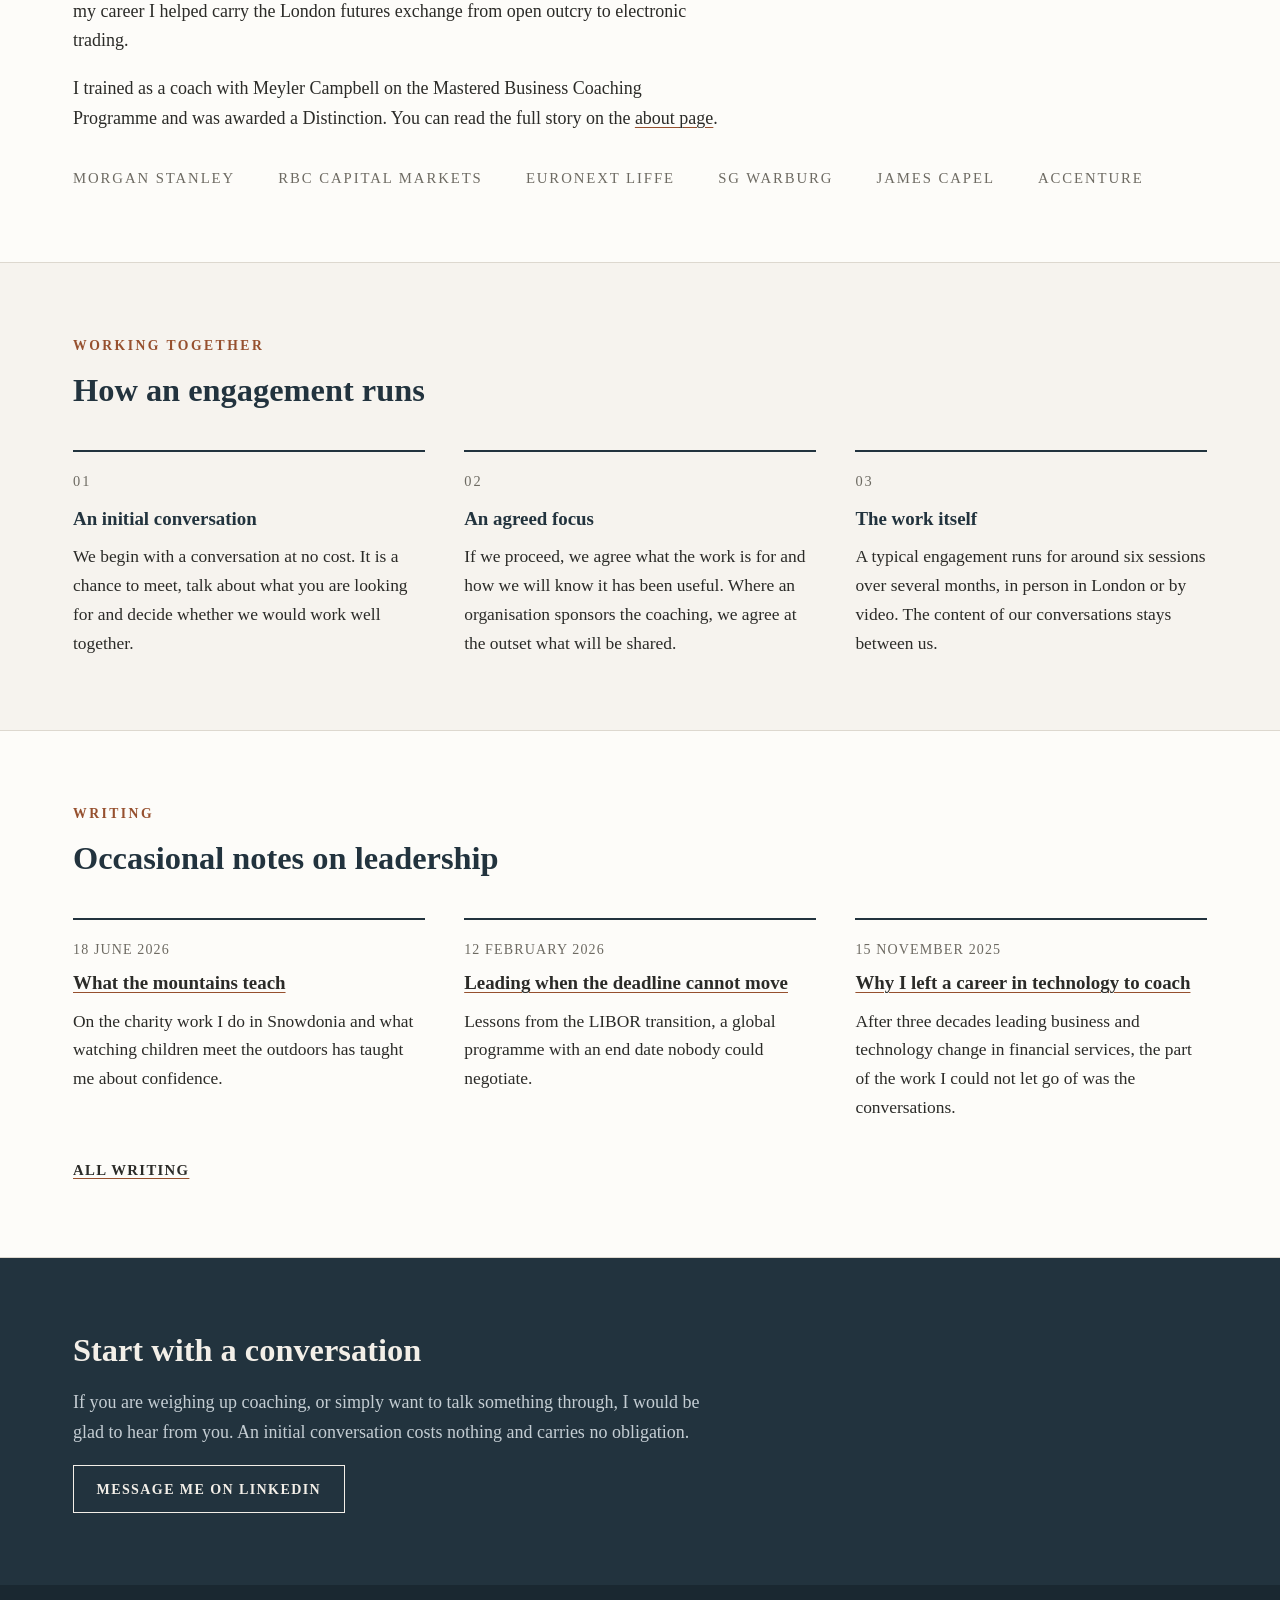
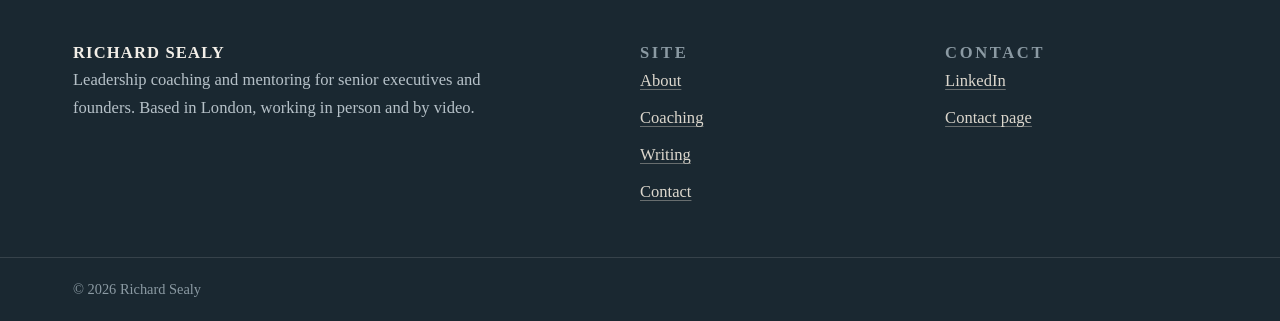
==== commit 22b93c99: "initial" ====
--- a/index.html
+++ b/index.html
@@ -3,10 +3,32 @@
 <head>
   <meta charset="utf-8">
   <meta name="viewport" content="width=device-width, initial-scale=1">
-  <title>Richard Sealy | Leadership Coaching</title>
+  <title>Richard Sealy | Leadership Coach in London</title>
   <meta name="description" content="Leadership coaching and mentoring for senior executives and founders. Richard Sealy draws on three decades of leading complex change in financial services. Based in London.">
+  <link rel="canonical" href="https://richard-sealy.github.io/">
+  <meta property="og:type" content="website">
+  <meta property="og:site_name" content="Richard Sealy">
+  <meta property="og:locale" content="en_GB">
+  <meta property="og:title" content="Richard Sealy | Leadership Coach in London">
+  <meta property="og:description" content="Leadership coaching and mentoring for senior executives and founders. Based in London.">
+  <meta property="og:url" content="https://richard-sealy.github.io/">
   <link rel="icon" type="image/svg+xml" href="/assets/favicon.svg">
   <link rel="stylesheet" href="/assets/css/style.css">
+  <script type="application/ld+json">
+  {
+    "@context": "https://schema.org",
+    "@type": "Person",
+    "name": "Richard Sealy",
+    "jobTitle": "Leadership Coach",
+    "url": "https://richard-sealy.github.io/",
+    "sameAs": ["https://www.linkedin.com/in/rich-sealy"],
+    "address": {
+      "@type": "PostalAddress",
+      "addressLocality": "London",
+      "addressCountry": "GB"
+    }
+  }
+  </script>
 </head>
 <body>
   <header class="site-header">
@@ -63,7 +85,7 @@
     <section class="band band-white">
       <div class="container">
         <p class="eyebrow">Background</p>
-        <h2>Three decades leading change in demanding places</h2>
+        <h2>Three decades leading change in financial services</h2>
         <p>Before coaching I led complex business and technology change in the financial services industry. I was a Managing Director at Morgan Stanley for over ten years, led the technology delivery for the LIBOR transition across its sales and trading businesses and ran the programme that moved the firm's applications onto cloud infrastructure. Earlier in my career I helped carry the London futures exchange from open outcry to electronic trading.</p>
         <p>I trained as a coach with Meyler Campbell on the Mastered Business Coaching Programme and was awarded a Distinction. You can read the full story on the <a href="/about/">about page</a>.</p>
         <div class="inst-row">
@@ -85,7 +107,7 @@
           <div class="col">
             <span class="col-num">01</span>
             <h3>An initial conversation</h3>
-            <p>We begin with a conversation at no cost, to see whether we would work well together. The relationship matters more than any method.</p>
+            <p>We begin with a conversation at no cost. It is a chance to meet, talk about what you are looking for and decide whether we would work well together.</p>
           </div>
           <div class="col">
             <span class="col-num">02</span>
--- a/assets/css/style.css
+++ b/assets/css/style.css
@@ -342,11 +342,12 @@
 
 .prose {
   max-width: 42rem;
+  margin: 0 auto;
 }
 
 .prose h1 {
   font-size: clamp(1.9rem, 5vw, 2.4rem);
-  max-width: 24ch;
+  max-width: none;
 }
 
 .prose h2 {
@@ -354,15 +355,15 @@
   border-top: 2px solid var(--ink);
   padding-top: 1.1rem;
   margin-top: 2.8rem;
-  max-width: 34rem;
-}
-
-.prose p {
-  max-width: 34rem;
-}
-
-.prose .lede {
-  max-width: 34rem;
+  max-width: none;
+}
+
+.prose p,
+.prose .lede,
+.prose ul,
+.prose ol,
+.prose .post-list {
+  max-width: none;
 }
 
 /* Post lists and articles */
